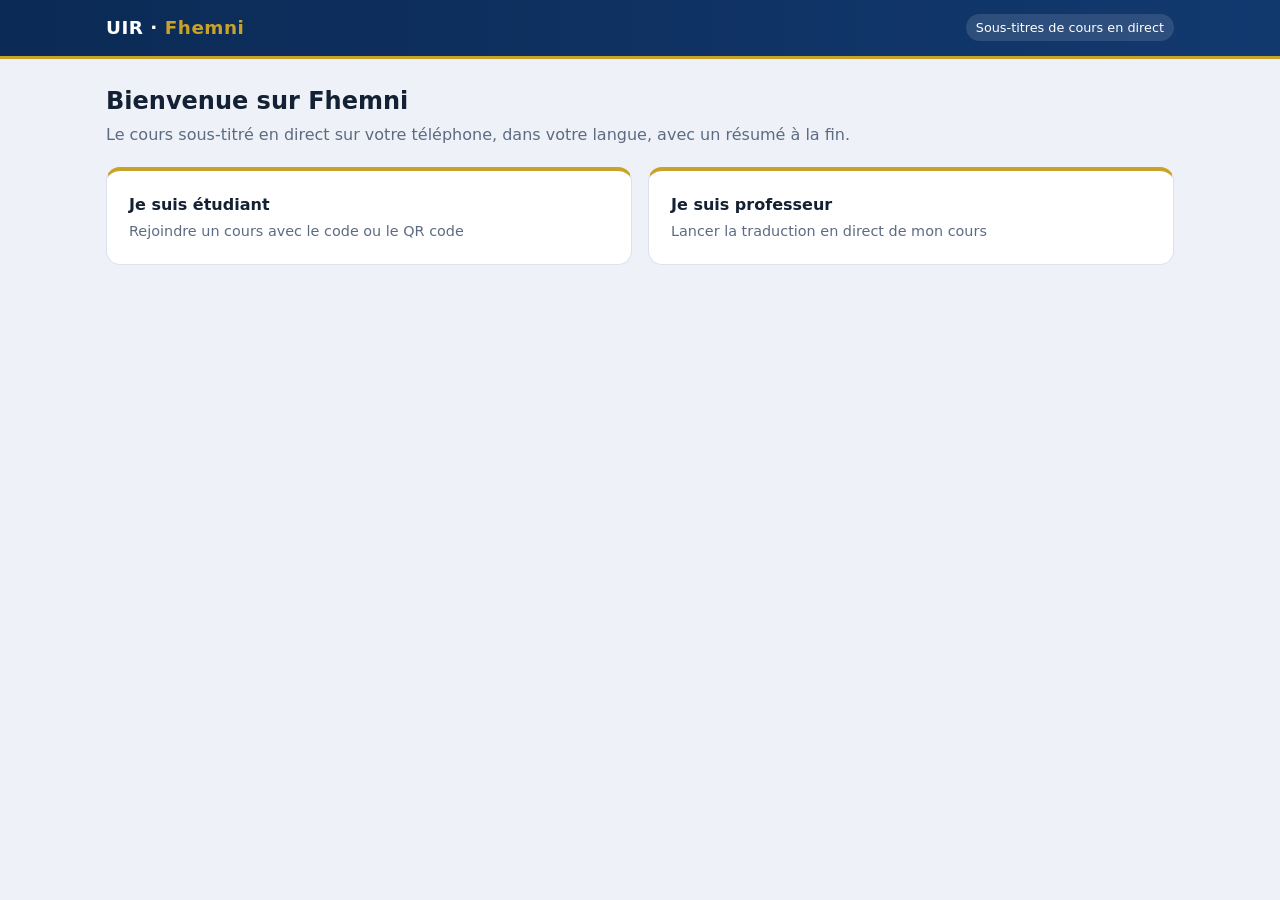
==== web/index.html @ 6fe6b8b7 "Fhemni: live translated lecture captions on Azure" ====
<!doctype html>
<html lang="fr">
<head>
  <meta charset="utf-8">
  <meta name="viewport" content="width=device-width, initial-scale=1">
  <title>Fhemni</title>
  <link rel="stylesheet" href="style.css">
</head>
<body>
<header class="topbar"><div class="in"><span class="brand">UIR · <b>Fhemni</b></span><span class="tag">Sous-titres de cours en direct</span></div></header>
<main>
  <h1>Bienvenue sur Fhemni</h1>
  <p class="sub">Le cours sous-titré en direct sur votre téléphone, dans votre langue, avec un résumé à la fin.</p>
  <div class="links">
    <a href="etudiant.html">Je suis étudiant<span>Rejoindre un cours avec le code ou le QR code</span></a>
    <a href="prof.html">Je suis professeur<span>Lancer la traduction en direct de mon cours</span></a>
  </div>
</main>
</body>
</html>
---- web/style.css ----
:root {
  --navy: #0b2a55; --navy-2: #12396f; --gold: #c9a227; --bg: #eef2f8; --card: #ffffff;
  --ink: #142033; --muted: #5d6b82; --line: #dbe2ee; --ok: #1e8a4c; --err: #c0392b; --live: #e0483e;
}
@media (prefers-color-scheme: dark) {
  :root { --bg: #0c1424; --card: #142038; --ink: #e9eef7; --muted: #9fb0c8; --line: #24345a; }
}
* { box-sizing: border-box; }
body { margin: 0; font-family: "Inter", system-ui, -apple-system, "Segoe UI", Roboto, sans-serif;
       background: var(--bg); color: var(--ink); line-height: 1.5; }
.topbar { background: linear-gradient(90deg, var(--navy), var(--navy-2)); color: #fff;
          border-bottom: 3px solid var(--gold); }
.topbar .in { max-width: 1100px; margin: 0 auto; padding: 14px 16px; display: flex; align-items: center; gap: 12px; }
.brand { font-weight: 800; letter-spacing: .5px; font-size: 1.15rem; }
.brand b { color: var(--gold); }
.tag { margin-left: auto; font-size: .8rem; background: rgba(255,255,255,.12); padding: 4px 10px; border-radius: 999px; }
main { max-width: 1100px; margin: 0 auto; padding: 24px 16px 48px; }
h1 { font-size: 1.5rem; margin: 0 0 4px; }
.sub { color: var(--muted); margin: 0 0 20px; }
.grid { display: grid; grid-template-columns: 360px 1fr; gap: 16px; align-items: start; }
@media (max-width: 860px) { .grid { grid-template-columns: 1fr; } }
.card { background: var(--card); border: 1px solid var(--line); border-radius: 14px; padding: 18px;
        margin-bottom: 16px; box-shadow: 0 1px 2px rgba(11,42,85,.06); }
.card h2 { font-size: .8rem; text-transform: uppercase; letter-spacing: .08em; color: var(--muted); margin: 0 0 12px; }
label { display: block; font-weight: 600; margin: 10px 0 4px; font-size: .92rem; }
input[type=text], input[type=password], select { width: 100%; padding: 10px 12px; font-size: 1rem;
  border: 1px solid var(--line); border-radius: 10px; background: var(--bg); color: var(--ink); }
input:focus, select:focus { outline: 2px solid var(--gold); border-color: transparent; }
.row { display: flex; gap: 8px; flex-wrap: wrap; margin-top: 14px; }
button { padding: 10px 16px; font-size: .95rem; font-weight: 600; border-radius: 10px; border: 1px solid var(--line);
         background: var(--card); color: var(--ink); cursor: pointer; }
button.primary { background: var(--navy); color: #fff; border-color: var(--navy); }
button.gold { background: var(--gold); color: #1b1300; border-color: var(--gold); }
button:disabled { opacity: .45; cursor: not-allowed; }
.langs { display: flex; gap: 6px; flex-wrap: wrap; }
.langs label { font-weight: 500; display: flex; gap: 6px; align-items: center; margin: 0; padding: 6px 10px;
               border: 1px solid var(--line); border-radius: 999px; font-size: .88rem; cursor: pointer; }
.status { font-size: .88rem; color: var(--muted); margin-top: 10px; display: flex; align-items: center; gap: 8px; }
.status::before { content: ""; width: 9px; height: 9px; border-radius: 50%; background: var(--muted); flex: none; }
.status.ok { color: var(--ok); } .status.ok::before { background: var(--live); animation: pulse 1.4s infinite; }
.status.err { color: var(--err); } .status.err::before { background: var(--err); }
@keyframes pulse { 50% { opacity: .25; } }
.live { font-size: 1.7rem; font-weight: 700; min-height: 2.6em; line-height: 1.35; }
.partial { color: var(--muted); font-style: italic; min-height: 1.5em; font-size: 1.1rem; }
.history { max-height: 55vh; overflow-y: auto; }
.history p { margin: 0 0 10px; padding: 10px 12px; border-left: 3px solid var(--gold); background: var(--bg); border-radius: 0 10px 10px 0; }
.history small { color: var(--muted); display: block; }
.summary { white-space: pre-wrap; }
[dir=rtl] { text-align: right; }
[dir=rtl].history p { border-left: 0; border-right: 3px solid var(--gold); border-radius: 10px 0 0 10px; }
.links { display: grid; grid-template-columns: repeat(auto-fit, minmax(240px, 1fr)); gap: 16px; }
.links a { display: block; padding: 22px; border-radius: 14px; background: var(--card); border: 1px solid var(--line);
           color: var(--ink); text-decoration: none; font-weight: 700; border-top: 4px solid var(--gold); }
.links a span { display: block; font-weight: 400; color: var(--muted); font-size: .9rem; margin-top: 4px; }
#qr { margin-top: 12px; display: inline-block; }
#qr img, #qr canvas { background: #fff; padding: 8px; border-radius: 10px; }
a { color: var(--navy-2); } @media (prefers-color-scheme: dark) { a { color: var(--gold); } }
.small { font-size: .82rem; word-break: break-all; }
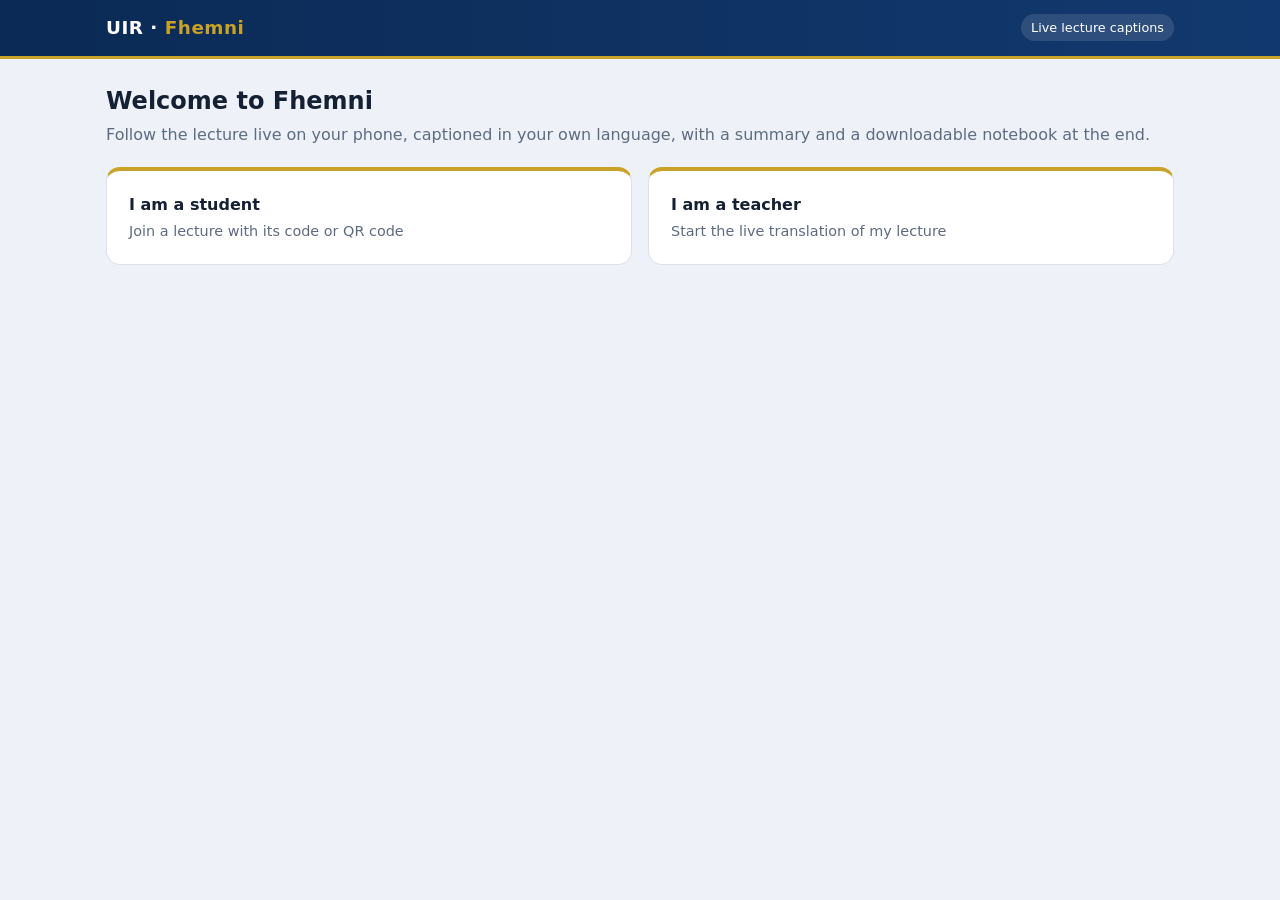
==== commit 0e10a3d3: "Pause/resume, sentence removal, downloadable lecture notebook, English UI - Teacher can pause and re" ====
--- a/web/index.html
+++ b/web/index.html
@@ -1,5 +1,5 @@
 <!doctype html>
-<html lang="fr">
+<html lang="en">
 <head>
   <meta charset="utf-8">
   <meta name="viewport" content="width=device-width, initial-scale=1">
@@ -7,13 +7,13 @@
   <link rel="stylesheet" href="style.css">
 </head>
 <body>
-<header class="topbar"><div class="in"><span class="brand">UIR · <b>Fhemni</b></span><span class="tag">Sous-titres de cours en direct</span></div></header>
+<header class="topbar"><div class="in"><span class="brand">UIR · <b>Fhemni</b></span><span class="tag">Live lecture captions</span></div></header>
 <main>
-  <h1>Bienvenue sur Fhemni</h1>
-  <p class="sub">Le cours sous-titré en direct sur votre téléphone, dans votre langue, avec un résumé à la fin.</p>
+  <h1>Welcome to Fhemni</h1>
+  <p class="sub">Follow the lecture live on your phone, captioned in your own language, with a summary and a downloadable notebook at the end.</p>
   <div class="links">
-    <a href="etudiant.html">Je suis étudiant<span>Rejoindre un cours avec le code ou le QR code</span></a>
-    <a href="prof.html">Je suis professeur<span>Lancer la traduction en direct de mon cours</span></a>
+    <a href="etudiant.html">I am a student<span>Join a lecture with its code or QR code</span></a>
+    <a href="prof.html">I am a teacher<span>Start the live translation of my lecture</span></a>
   </div>
 </main>
 </body>
--- a/web/style.css
+++ b/web/style.css
@@ -56,3 +56,13 @@
 #qr img, #qr canvas { background: #fff; padding: 8px; border-radius: 10px; }
 a { color: var(--navy-2); } @media (prefers-color-scheme: dark) { a { color: var(--gold); } }
 .small { font-size: .82rem; word-break: break-all; }
+.hint { color: var(--muted); font-size: .85rem; margin: 8px 0 0; }
+.history .keep { display: inline; margin: 0 8px 0 0; font-weight: 400; }
+.history p.excluded { opacity: .45; text-decoration: line-through; }
+.history p.mark { font-style: italic; color: var(--muted); border-left-color: var(--muted); background: transparent; }
+a.btn { display: inline-block; padding: 10px 16px; border-radius: 10px; background: var(--navy); color: #fff;
+        text-decoration: none; font-weight: 600; font-size: .95rem; }
+@media (prefers-color-scheme: dark) { a.btn { color: #fff; background: var(--navy-2); } }
+.paused { background: rgba(201,162,39,.16); border: 1px solid var(--gold); color: var(--ink); padding: 10px 12px;
+          border-radius: 10px; margin-bottom: 12px; font-weight: 600; }
+[hidden] { display: none !important; }
